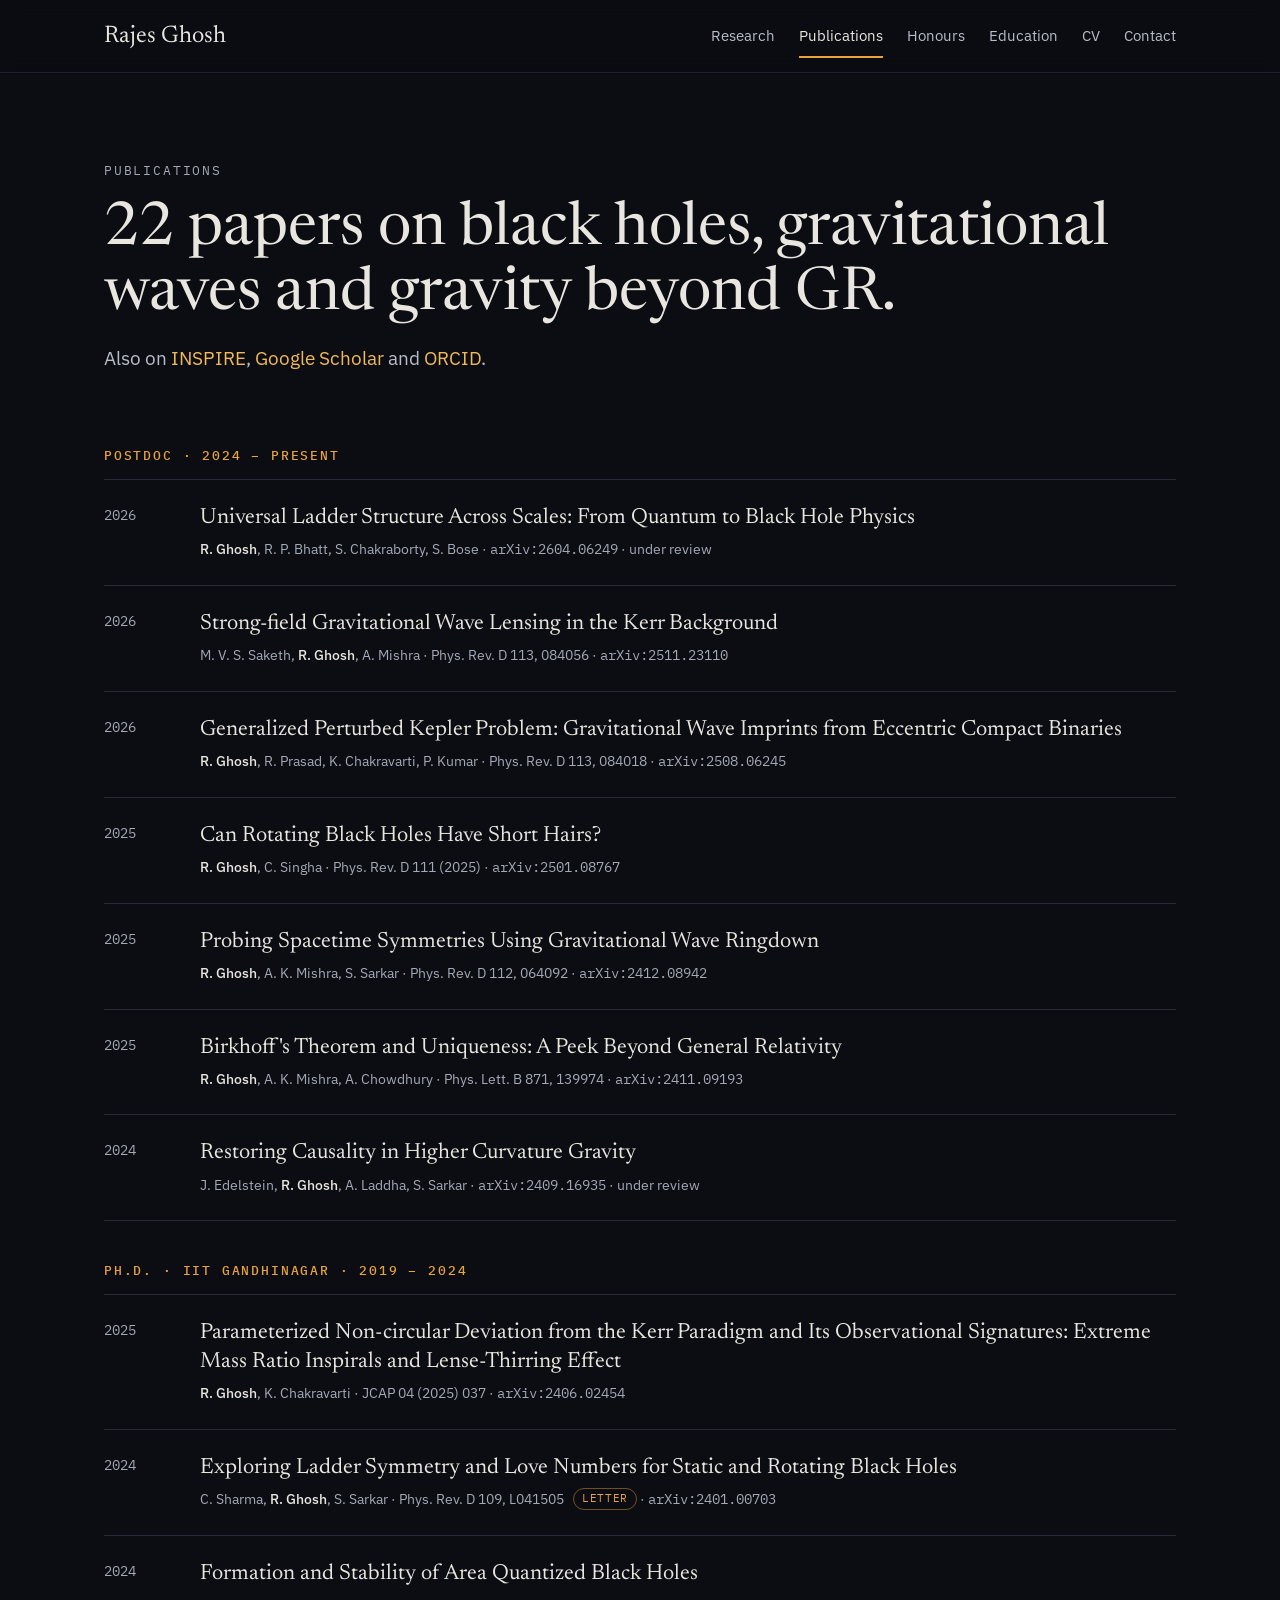
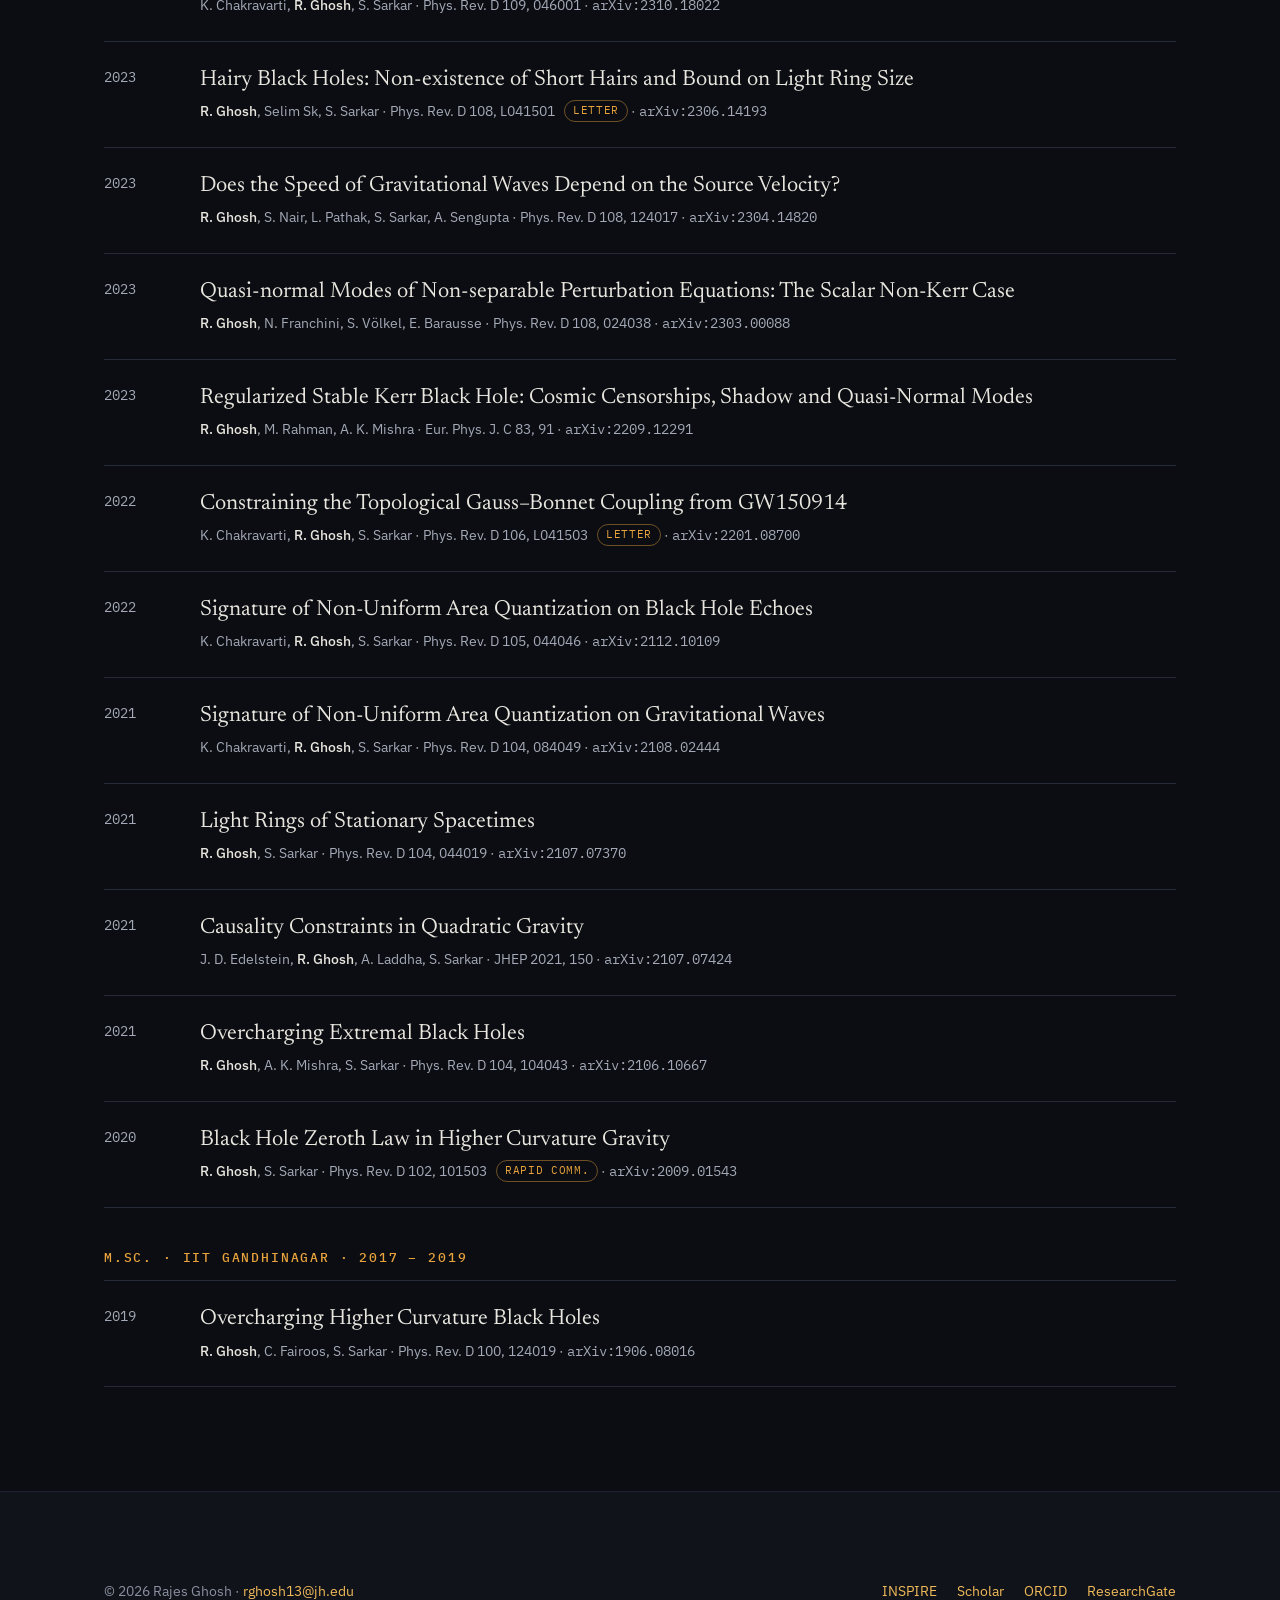
==== publications.html @ 56702343 "Add files via upload" ====
<!doctype html>
<html lang="en">
<head>
<meta charset="utf-8">
<meta name="viewport" content="width=device-width, initial-scale=1">
<title>Publications — Rajes Ghosh</title>
<meta name="description" content="Full publication list of Rajes Ghosh: black holes, gravitational waves and tests of general relativity.">
<link rel="icon" href="data:image/svg+xml,%3Csvg xmlns='http://www.w3.org/2000/svg' viewBox='0 0 32 32'%3E%3Ccircle cx='16' cy='16' r='12' fill='%2305060A' stroke='%23E8A33D' stroke-width='3'/%3E%3C/svg%3E">
<link rel="preconnect" href="https://fonts.googleapis.com">
<link rel="preconnect" href="https://fonts.gstatic.com" crossorigin>
<link rel="stylesheet" href="https://fonts.googleapis.com/css2?family=Newsreader:ital,opsz,wght@0,6..72,400;0,6..72,500;1,6..72,400&family=IBM+Plex+Sans:wght@400;500;600&family=IBM+Plex+Mono:wght@400;500&display=swap">
<link rel="stylesheet" href="style.css">
</head>
<body>

<header class="site-header">
  <nav class="wrap nav" aria-label="Main">
    <a class="brand" href="index.html">Rajes Ghosh</a>
    <div class="nav-links">
      <a href="index.html#research">Research</a>
      <a href="publications.html" aria-current="page">Publications</a>
      <a href="index.html#honours">Honours</a>
      <a href="index.html#education">Education</a>
      <a href="cv.pdf">CV</a>
      <a href="index.html#contact">Contact</a>
    </div>
  </nav>
</header>

<main>
  <section class="wrap page-hero">
    <div class="kicker">Publications</div>
    <h1>22 papers on black holes, gravitational waves and gravity beyond GR.</h1>
    <p class="lede">Also on <a href="https://inspirehep.net/authors/1886907?ui-citation-summary=true">INSPIRE</a>, <a href="https://scholar.google.com/citations?user=JPwaQTwAAAAJ&amp;hl=en">Google Scholar</a> and <a href="https://orcid.org/0000-0002-1264-938X">ORCID</a>.</p>
  </section>

  <section class="wrap section" style="padding-top:56px">
    <div class="period">
      <h3>Postdoc · 2024 – present</h3>
      <ol class="pubs">
        <li class="pub"><span class="yr">2026</span><div><a class="title" href="https://arxiv.org/abs/2604.06249">Universal Ladder Structure Across Scales: From Quantum to Black Hole Physics</a><span class="meta"><b>R. Ghosh</b>, R. P. Bhatt, S. Chakraborty, S. Bose · <span class="mono">arXiv:2604.06249</span> · under review</span></div></li>
        <li class="pub"><span class="yr">2026</span><div><a class="title" href="https://arxiv.org/abs/2511.23110">Strong-field Gravitational Wave Lensing in the Kerr Background</a><span class="meta">M. V. S. Saketh, <b>R. Ghosh</b>, A. Mishra · Phys. Rev. D 113, 084056 · <span class="mono">arXiv:2511.23110</span></span></div></li>
        <li class="pub"><span class="yr">2026</span><div><a class="title" href="https://arxiv.org/abs/2508.06245">Generalized Perturbed Kepler Problem: Gravitational Wave Imprints from Eccentric Compact Binaries</a><span class="meta"><b>R. Ghosh</b>, R. Prasad, K. Chakravarti, P. Kumar · Phys. Rev. D 113, 084018 · <span class="mono">arXiv:2508.06245</span></span></div></li>
        <li class="pub"><span class="yr">2025</span><div><a class="title" href="https://arxiv.org/abs/2501.08767">Can Rotating Black Holes Have Short Hairs?</a><span class="meta"><b>R. Ghosh</b>, C. Singha · Phys. Rev. D 111 (2025) · <span class="mono">arXiv:2501.08767</span></span></div></li>
        <li class="pub"><span class="yr">2025</span><div><a class="title" href="https://arxiv.org/abs/2412.08942">Probing Spacetime Symmetries Using Gravitational Wave Ringdown</a><span class="meta"><b>R. Ghosh</b>, A. K. Mishra, S. Sarkar · Phys. Rev. D 112, 064092 · <span class="mono">arXiv:2412.08942</span></span></div></li>
        <li class="pub"><span class="yr">2025</span><div><a class="title" href="https://arxiv.org/abs/2411.09193">Birkhoff's Theorem and Uniqueness: A Peek Beyond General Relativity</a><span class="meta"><b>R. Ghosh</b>, A. K. Mishra, A. Chowdhury · Phys. Lett. B 871, 139974 · <span class="mono">arXiv:2411.09193</span></span></div></li>
        <li class="pub"><span class="yr">2024</span><div><a class="title" href="https://arxiv.org/abs/2409.16935">Restoring Causality in Higher Curvature Gravity</a><span class="meta">J. Edelstein, <b>R. Ghosh</b>, A. Laddha, S. Sarkar · <span class="mono">arXiv:2409.16935</span> · under review</span></div></li>
      </ol>
    </div>

    <div class="period">
      <h3>Ph.D. · IIT Gandhinagar · 2019 – 2024</h3>
      <ol class="pubs">
        <li class="pub"><span class="yr">2025</span><div><a class="title" href="https://arxiv.org/abs/2406.02454">Parameterized Non-circular Deviation from the Kerr Paradigm and Its Observational Signatures: Extreme Mass Ratio Inspirals and Lense-Thirring Effect</a><span class="meta"><b>R. Ghosh</b>, K. Chakravarti · JCAP 04 (2025) 037 · <span class="mono">arXiv:2406.02454</span></span></div></li>
        <li class="pub"><span class="yr">2024</span><div><a class="title" href="https://arxiv.org/abs/2401.00703">Exploring Ladder Symmetry and Love Numbers for Static and Rotating Black Holes</a><span class="meta">C. Sharma, <b>R. Ghosh</b>, S. Sarkar · Phys. Rev. D 109, L041505 <span class="tag">Letter</span> · <span class="mono">arXiv:2401.00703</span></span></div></li>
        <li class="pub"><span class="yr">2024</span><div><a class="title" href="https://arxiv.org/abs/2310.18022">Formation and Stability of Area Quantized Black Holes</a><span class="meta">K. Chakravarti, <b>R. Ghosh</b>, S. Sarkar · Phys. Rev. D 109, 046001 · <span class="mono">arXiv:2310.18022</span></span></div></li>
        <li class="pub"><span class="yr">2023</span><div><a class="title" href="https://arxiv.org/abs/2306.14193">Hairy Black Holes: Non-existence of Short Hairs and Bound on Light Ring Size</a><span class="meta"><b>R. Ghosh</b>, Selim Sk, S. Sarkar · Phys. Rev. D 108, L041501 <span class="tag">Letter</span> · <span class="mono">arXiv:2306.14193</span></span></div></li>
        <li class="pub"><span class="yr">2023</span><div><a class="title" href="https://arxiv.org/abs/2304.14820">Does the Speed of Gravitational Waves Depend on the Source Velocity?</a><span class="meta"><b>R. Ghosh</b>, S. Nair, L. Pathak, S. Sarkar, A. Sengupta · Phys. Rev. D 108, 124017 · <span class="mono">arXiv:2304.14820</span></span></div></li>
        <li class="pub"><span class="yr">2023</span><div><a class="title" href="https://arxiv.org/abs/2303.00088">Quasi-normal Modes of Non-separable Perturbation Equations: The Scalar Non-Kerr Case</a><span class="meta"><b>R. Ghosh</b>, N. Franchini, S. Völkel, E. Barausse · Phys. Rev. D 108, 024038 · <span class="mono">arXiv:2303.00088</span></span></div></li>
        <li class="pub"><span class="yr">2023</span><div><a class="title" href="https://arxiv.org/abs/2209.12291">Regularized Stable Kerr Black Hole: Cosmic Censorships, Shadow and Quasi-Normal Modes</a><span class="meta"><b>R. Ghosh</b>, M. Rahman, A. K. Mishra · Eur. Phys. J. C 83, 91 · <span class="mono">arXiv:2209.12291</span></span></div></li>
        <li class="pub"><span class="yr">2022</span><div><a class="title" href="https://arxiv.org/abs/2201.08700">Constraining the Topological Gauss–Bonnet Coupling from GW150914</a><span class="meta">K. Chakravarti, <b>R. Ghosh</b>, S. Sarkar · Phys. Rev. D 106, L041503 <span class="tag">Letter</span> · <span class="mono">arXiv:2201.08700</span></span></div></li>
        <li class="pub"><span class="yr">2022</span><div><a class="title" href="https://arxiv.org/abs/2112.10109">Signature of Non-Uniform Area Quantization on Black Hole Echoes</a><span class="meta">K. Chakravarti, <b>R. Ghosh</b>, S. Sarkar · Phys. Rev. D 105, 044046 · <span class="mono">arXiv:2112.10109</span></span></div></li>
        <li class="pub"><span class="yr">2021</span><div><a class="title" href="https://arxiv.org/abs/2108.02444">Signature of Non-Uniform Area Quantization on Gravitational Waves</a><span class="meta">K. Chakravarti, <b>R. Ghosh</b>, S. Sarkar · Phys. Rev. D 104, 084049 · <span class="mono">arXiv:2108.02444</span></span></div></li>
        <li class="pub"><span class="yr">2021</span><div><a class="title" href="https://arxiv.org/abs/2107.07370">Light Rings of Stationary Spacetimes</a><span class="meta"><b>R. Ghosh</b>, S. Sarkar · Phys. Rev. D 104, 044019 · <span class="mono">arXiv:2107.07370</span></span></div></li>
        <li class="pub"><span class="yr">2021</span><div><a class="title" href="https://arxiv.org/abs/2107.07424">Causality Constraints in Quadratic Gravity</a><span class="meta">J. D. Edelstein, <b>R. Ghosh</b>, A. Laddha, S. Sarkar · JHEP 2021, 150 · <span class="mono">arXiv:2107.07424</span></span></div></li>
        <li class="pub"><span class="yr">2021</span><div><a class="title" href="https://arxiv.org/abs/2106.10667">Overcharging Extremal Black Holes</a><span class="meta"><b>R. Ghosh</b>, A. K. Mishra, S. Sarkar · Phys. Rev. D 104, 104043 · <span class="mono">arXiv:2106.10667</span></span></div></li>
        <li class="pub"><span class="yr">2020</span><div><a class="title" href="https://arxiv.org/abs/2009.01543">Black Hole Zeroth Law in Higher Curvature Gravity</a><span class="meta"><b>R. Ghosh</b>, S. Sarkar · Phys. Rev. D 102, 101503 <span class="tag">Rapid Comm.</span> · <span class="mono">arXiv:2009.01543</span></span></div></li>
      </ol>
    </div>

    <div class="period">
      <h3>M.Sc. · IIT Gandhinagar · 2017 – 2019</h3>
      <ol class="pubs">
        <li class="pub"><span class="yr">2019</span><div><a class="title" href="https://arxiv.org/abs/1906.08016">Overcharging Higher Curvature Black Holes</a><span class="meta"><b>R. Ghosh</b>, C. Fairoos, S. Sarkar · Phys. Rev. D 100, 124019 · <span class="mono">arXiv:1906.08016</span></span></div></li>
      </ol>
    </div>
  </section>
</main>

<footer id="contact" class="band">
  <div class="wrap footer-inner">
    <div class="footer-bottom" style="border-top:0;padding-top:0">
      <span>© 2026 Rajes Ghosh · <a href="mailto:rghosh13@jh.edu">rghosh13@jh.edu</a></span>
      <div><a href="https://inspirehep.net/authors/1886907?ui-citation-summary=true">INSPIRE</a><a href="https://scholar.google.com/citations?user=JPwaQTwAAAAJ&amp;hl=en">Scholar</a><a href="https://orcid.org/0000-0002-1264-938X">ORCID</a><a href="https://www.researchgate.net/profile/Rajes-Ghosh">ResearchGate</a></div>
    </div>
  </div>
</footer>

</body>
</html>
---- style.css ----
:root{
  --bg:#0B0D12; --bg2:#10131A; --line:#1E2230; --line2:#262B3A;
  --text:#E9E6DF; --soft:#C9CDD6; --muted:#A3A9B6; --dim:#8A90A0;
  --accent:#E8A33D; --accent-hi:#FFD58F;
  --serif:'Newsreader',Georgia,serif; --sans:'IBM Plex Sans',system-ui,sans-serif; --mono:'IBM Plex Mono',ui-monospace,monospace;
}
*{box-sizing:border-box}
html{scroll-behavior:smooth}
body{margin:0;background:var(--bg);color:var(--text);font-family:var(--sans);font-size:17px;line-height:1.6;-webkit-font-smoothing:antialiased}
a{color:#F0B95A;text-decoration:none}
a:hover{color:var(--accent-hi);text-decoration:underline}
img{max-width:100%;display:block}
.wrap{max-width:1120px;margin:0 auto;padding:0 24px}
.mono{font-family:var(--mono)}
.kicker{font-family:var(--mono);font-size:13px;letter-spacing:.14em;text-transform:uppercase;color:var(--muted)}
.kicker.accent{color:var(--accent)}
h1,h2{font-family:var(--serif);font-weight:400;margin:0}
h2{font-size:42px;line-height:1.12}
.band{background:var(--bg2);border-top:1px solid var(--line);border-bottom:1px solid var(--line)}

/* nav */
.site-header{border-bottom:1px solid var(--line);position:sticky;top:0;background:rgba(11,13,18,.92);backdrop-filter:blur(8px);z-index:10}
.nav{display:flex;flex-wrap:wrap;align-items:center;justify-content:space-between;gap:8px 32px;padding-top:14px;padding-bottom:14px}
.brand{font-family:var(--serif);font-size:24px;color:var(--text)}
.brand:hover{color:var(--text);text-decoration:none}
.nav-links{display:flex;flex-wrap:wrap;gap:0 24px;font-size:15px}
.nav-links a{color:#B8BDC9;padding:10px 0;display:inline-block}
.nav-links a:hover,.nav-links a[aria-current=page]{color:var(--text);text-decoration:none}
.nav-links a[aria-current=page]{box-shadow:inset 0 -2px 0 var(--accent)}

/* hero */
.hero{display:flex;flex-wrap:wrap;align-items:center;gap:56px;padding-top:96px;padding-bottom:80px}
.hero-text{flex:999 1 520px;min-width:0;display:flex;flex-direction:column;gap:24px}
.hero h1{font-size:clamp(42px,6vw,76px);line-height:1.04;letter-spacing:-.01em}
.lede{margin:0;font-size:19px;color:#B8BDC9;max-width:600px}
.btns{display:flex;flex-wrap:wrap;gap:12px;padding-top:8px}
.btn{padding:12px 22px;border-radius:999px;font-size:15px;font-weight:500;border:1px solid #3A4052;color:var(--text)}
.btn:hover{text-decoration:none;border-color:var(--accent);color:var(--text)}
.btn.primary{background:var(--accent);border-color:var(--accent);color:#14110B;font-weight:600}
.btn.primary:hover{background:var(--accent-hi);color:#14110B}
.profiles{display:flex;flex-wrap:wrap;gap:8px 20px;font-family:var(--mono);font-size:14px}
.hero-art{flex:1 1 300px;display:flex;justify-content:center}
.ring{position:relative;width:340px;max-width:100%;aspect-ratio:1}
.ring svg{position:absolute;inset:0;width:100%;height:100%}
.portrait{position:absolute;left:20.6%;top:20.6%;width:58.8%;height:58.8%;border-radius:50%;overflow:hidden;background:#161A24;display:flex;align-items:center;justify-content:center;font-family:var(--serif);font-size:48px;color:var(--text)}
.portrait img{position:absolute;inset:0;width:100%;height:100%;object-fit:cover}

/* stats */
.stats{display:grid;grid-template-columns:repeat(auto-fit,minmax(200px,1fr));gap:24px;padding-top:36px;padding-bottom:36px}
.stat b{display:block;font-family:var(--serif);font-weight:400;font-size:44px;line-height:1.1;color:var(--accent)}
.stat span{font-size:14px;color:var(--muted)}

/* research */
.split{display:flex;flex-wrap:wrap;gap:48px 72px;padding-top:104px;padding-bottom:40px}
.split-head{flex:1 1 280px;display:flex;flex-direction:column;gap:16px}
.split-body{flex:999 1 520px;min-width:0;display:flex;flex-direction:column;gap:20px;color:var(--soft)}
.split-body p{margin:0}
.interests{display:grid;grid-template-columns:repeat(auto-fit,minmax(240px,1fr));gap:1px;background:var(--line);border:1px solid var(--line);border-radius:16px;overflow:hidden;margin:24px 0 104px}
.interest{background:var(--bg);padding:28px;display:flex;flex-direction:column;gap:8px}
.interest .mono{font-size:12px;color:var(--accent)}
.interest h3{margin:0;font-size:18px;font-weight:600}
.interest p{margin:0;font-size:15px;color:var(--muted)}

/* publications */
.section{padding-top:104px;padding-bottom:104px;display:flex;flex-direction:column;gap:40px}
.section-head{display:flex;flex-wrap:wrap;align-items:flex-end;justify-content:space-between;gap:16px}
.section-head>div{display:flex;flex-direction:column;gap:16px}
.pubs{list-style:none;margin:0;padding:0;border-top:1px solid var(--line2)}
.pub{padding:24px 0;border-bottom:1px solid var(--line2);display:flex;flex-wrap:wrap;gap:8px 32px}
.pub .yr{flex:0 0 64px;font-family:var(--mono);font-size:14px;color:var(--muted)}
.pub>div{flex:999 1 480px;min-width:0;display:flex;flex-direction:column;gap:6px}
.pub .title{font-family:var(--serif);font-size:22px;line-height:1.3;color:var(--text)}
.pub .title:hover{color:var(--accent-hi)}
.pub .meta{font-size:14px;color:var(--muted)}
.pub .meta b{color:var(--text);font-weight:500}
.tag{display:inline-block;font-family:var(--mono);font-size:11px;letter-spacing:.06em;text-transform:uppercase;color:var(--accent);border:1px solid rgba(232,163,61,.45);border-radius:999px;padding:1px 8px;margin-left:6px;vertical-align:2px}
.letters{display:grid;grid-template-columns:repeat(auto-fit,minmax(240px,1fr));gap:16px}
.letter{background:var(--bg);border:1px solid var(--line2);border-radius:12px;padding:22px;display:flex;flex-direction:column;gap:8px;color:var(--text)}
.letter:hover{border-color:var(--accent);text-decoration:none;color:var(--text)}
.letter .mono{font-size:12px;color:var(--muted)}
.letter span:last-child{font-family:var(--serif);font-size:19px;line-height:1.3}
.period{display:flex;flex-direction:column;gap:12px}
.period h3{margin:0;font-family:var(--mono);font-weight:500;font-size:13px;letter-spacing:.14em;text-transform:uppercase;color:var(--accent)}

/* honours/education */
.two{display:grid;grid-template-columns:repeat(auto-fit,minmax(320px,1fr));gap:72px;padding-top:104px;padding-bottom:104px}
.two>div{display:flex;flex-direction:column;gap:28px}
.honours{list-style:none;margin:0;padding:0;display:flex;flex-direction:column;gap:22px}
.honours li{display:flex;gap:20px}
.honours .mono{flex:0 0 88px;font-size:14px;color:var(--accent)}
.honours b{font-weight:600}
.honours small{display:block;color:var(--muted);font-size:15px}
.timeline{list-style:none;margin:0;padding:0 0 0 20px;border-left:1px solid #2E3445;display:flex;flex-direction:column;gap:22px}
.timeline li{display:flex;flex-direction:column;gap:2px}
.timeline .mono{font-size:13px;color:var(--accent)}
.timeline b{font-weight:600}
.timeline small{color:var(--muted);font-size:15px}

/* footer */
.footer-inner{padding-top:88px;padding-bottom:48px;display:flex;flex-direction:column;gap:48px}
.footer-top{display:flex;flex-wrap:wrap;justify-content:space-between;align-items:flex-end;gap:32px}
.footer-top h2{font-size:clamp(36px,4vw,52px);line-height:1.1}
.footer-top p{margin:16px 0 0;color:var(--muted);max-width:620px}
.contact{display:flex;flex-direction:column;gap:6px;font-family:var(--mono);font-size:15px}
.contact span{color:var(--muted)}
.footer-bottom{border-top:1px solid var(--line2);padding-top:24px;display:flex;flex-wrap:wrap;justify-content:space-between;gap:12px;font-size:14px;color:var(--dim)}
.footer-bottom div{display:flex;flex-wrap:wrap;gap:20px}

.page-hero{padding-top:88px;padding-bottom:16px;display:flex;flex-direction:column;gap:16px}
.page-hero h1{font-size:clamp(40px,5vw,60px);line-height:1.08}
@media (max-width:600px){h2{font-size:34px}.hero{padding-top:56px}.split,.section,.two{padding-top:72px}}
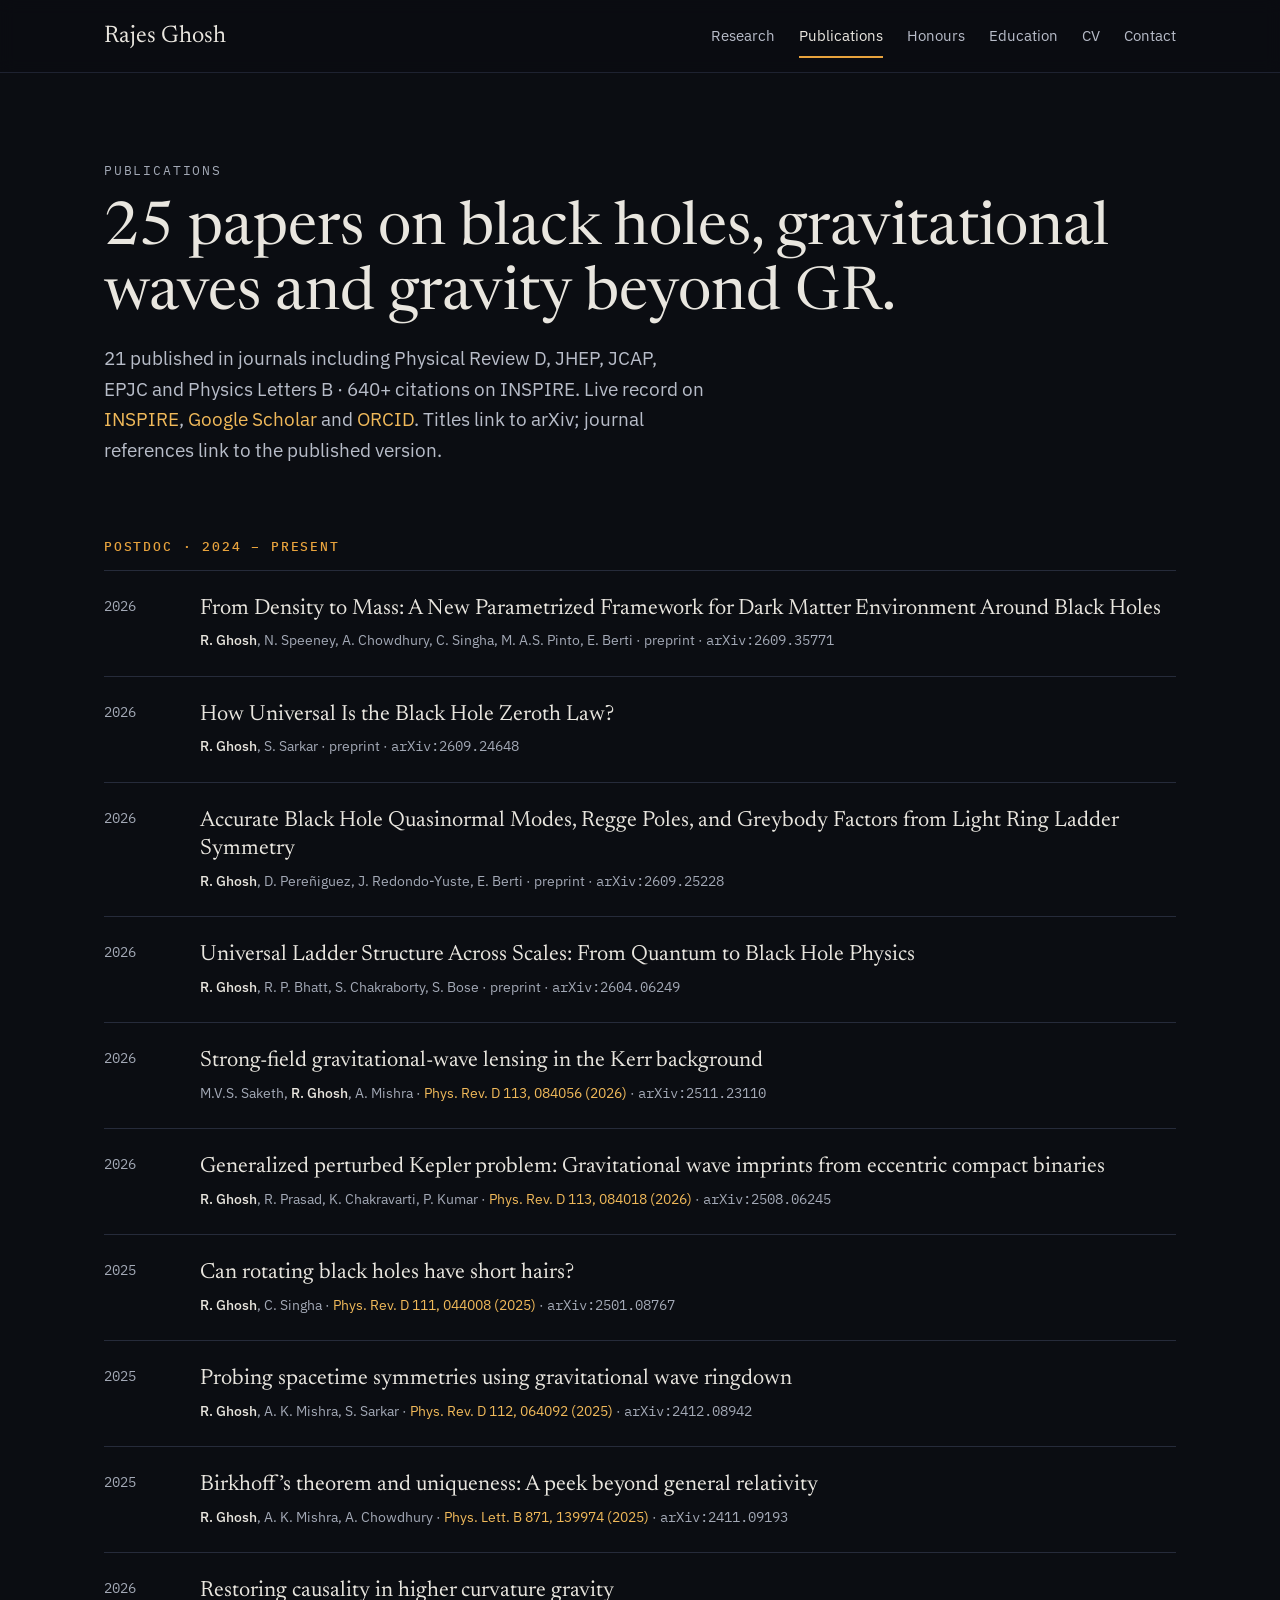
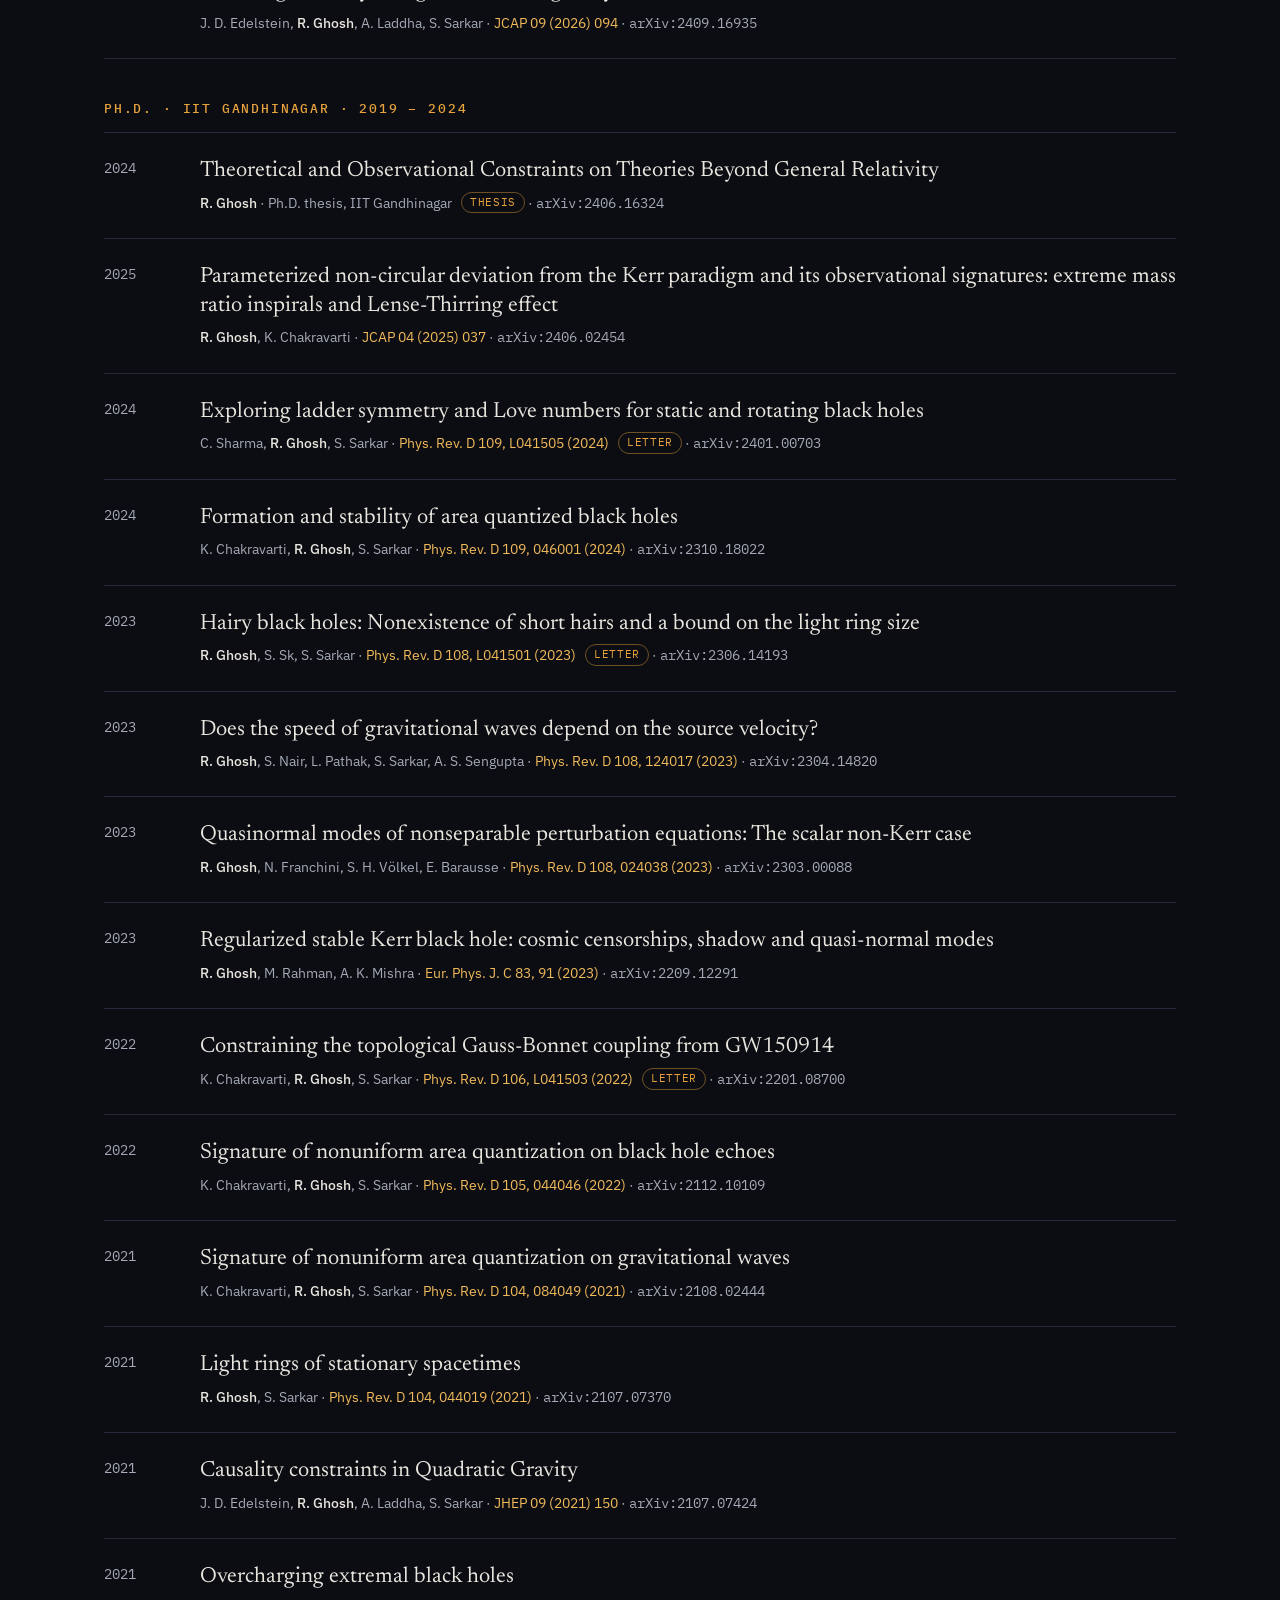
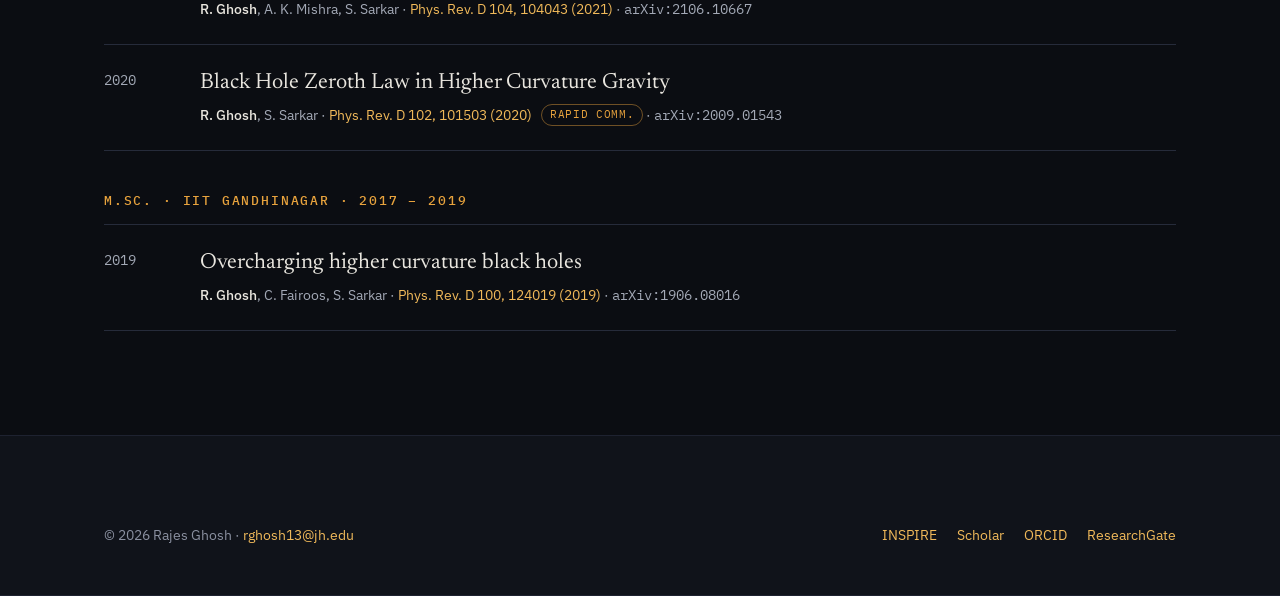
==== commit da19349a: "Add files via upload" ====
--- a/publications.html
+++ b/publications.html
@@ -30,48 +30,52 @@
 <main>
   <section class="wrap page-hero">
     <div class="kicker">Publications</div>
-    <h1>22 papers on black holes, gravitational waves and gravity beyond GR.</h1>
-    <p class="lede">Also on <a href="https://inspirehep.net/authors/1886907?ui-citation-summary=true">INSPIRE</a>, <a href="https://scholar.google.com/citations?user=JPwaQTwAAAAJ&amp;hl=en">Google Scholar</a> and <a href="https://orcid.org/0000-0002-1264-938X">ORCID</a>.</p>
+    <h1>25 papers on black holes, gravitational waves and gravity beyond GR.</h1>
+    <p class="lede">21 published in journals including Physical Review D, JHEP, JCAP, EPJC and Physics Letters B · 640+ citations on INSPIRE. Live record on <a href="https://inspirehep.net/authors/1886907?ui-citation-summary=true">INSPIRE</a>, <a href="https://scholar.google.com/citations?user=JPwaQTwAAAAJ&amp;hl=en">Google Scholar</a> and <a href="https://orcid.org/0000-0002-1264-938X">ORCID</a>. Titles link to arXiv; journal references link to the published version.</p>
   </section>
 
   <section class="wrap section" style="padding-top:56px">
     <div class="period">
       <h3>Postdoc · 2024 – present</h3>
       <ol class="pubs">
-        <li class="pub"><span class="yr">2026</span><div><a class="title" href="https://arxiv.org/abs/2604.06249">Universal Ladder Structure Across Scales: From Quantum to Black Hole Physics</a><span class="meta"><b>R. Ghosh</b>, R. P. Bhatt, S. Chakraborty, S. Bose · <span class="mono">arXiv:2604.06249</span> · under review</span></div></li>
-        <li class="pub"><span class="yr">2026</span><div><a class="title" href="https://arxiv.org/abs/2511.23110">Strong-field Gravitational Wave Lensing in the Kerr Background</a><span class="meta">M. V. S. Saketh, <b>R. Ghosh</b>, A. Mishra · Phys. Rev. D 113, 084056 · <span class="mono">arXiv:2511.23110</span></span></div></li>
-        <li class="pub"><span class="yr">2026</span><div><a class="title" href="https://arxiv.org/abs/2508.06245">Generalized Perturbed Kepler Problem: Gravitational Wave Imprints from Eccentric Compact Binaries</a><span class="meta"><b>R. Ghosh</b>, R. Prasad, K. Chakravarti, P. Kumar · Phys. Rev. D 113, 084018 · <span class="mono">arXiv:2508.06245</span></span></div></li>
-        <li class="pub"><span class="yr">2025</span><div><a class="title" href="https://arxiv.org/abs/2501.08767">Can Rotating Black Holes Have Short Hairs?</a><span class="meta"><b>R. Ghosh</b>, C. Singha · Phys. Rev. D 111 (2025) · <span class="mono">arXiv:2501.08767</span></span></div></li>
-        <li class="pub"><span class="yr">2025</span><div><a class="title" href="https://arxiv.org/abs/2412.08942">Probing Spacetime Symmetries Using Gravitational Wave Ringdown</a><span class="meta"><b>R. Ghosh</b>, A. K. Mishra, S. Sarkar · Phys. Rev. D 112, 064092 · <span class="mono">arXiv:2412.08942</span></span></div></li>
-        <li class="pub"><span class="yr">2025</span><div><a class="title" href="https://arxiv.org/abs/2411.09193">Birkhoff's Theorem and Uniqueness: A Peek Beyond General Relativity</a><span class="meta"><b>R. Ghosh</b>, A. K. Mishra, A. Chowdhury · Phys. Lett. B 871, 139974 · <span class="mono">arXiv:2411.09193</span></span></div></li>
-        <li class="pub"><span class="yr">2024</span><div><a class="title" href="https://arxiv.org/abs/2409.16935">Restoring Causality in Higher Curvature Gravity</a><span class="meta">J. Edelstein, <b>R. Ghosh</b>, A. Laddha, S. Sarkar · <span class="mono">arXiv:2409.16935</span> · under review</span></div></li>
+        <li class="pub"><span class="yr">2026</span><div><a class="title" href="https://arxiv.org/abs/2609.35771">From Density to Mass: A New Parametrized Framework for Dark Matter Environment Around Black Holes</a><span class="meta"><b>R. Ghosh</b>, N. Speeney, A. Chowdhury, C. Singha, M. A.S. Pinto, E. Berti · preprint · <span class="mono">arXiv:2609.35771</span></span></div></li>
+        <li class="pub"><span class="yr">2026</span><div><a class="title" href="https://arxiv.org/abs/2609.24648">How Universal Is the Black Hole Zeroth Law?</a><span class="meta"><b>R. Ghosh</b>, S. Sarkar · preprint · <span class="mono">arXiv:2609.24648</span></span></div></li>
+        <li class="pub"><span class="yr">2026</span><div><a class="title" href="https://arxiv.org/abs/2609.25228">Accurate Black Hole Quasinormal Modes, Regge Poles, and Greybody Factors from Light Ring Ladder Symmetry</a><span class="meta"><b>R. Ghosh</b>, D. Pereñiguez, J. Redondo-Yuste, E. Berti · preprint · <span class="mono">arXiv:2609.25228</span></span></div></li>
+        <li class="pub"><span class="yr">2026</span><div><a class="title" href="https://arxiv.org/abs/2604.06249">Universal Ladder Structure Across Scales: From Quantum to Black Hole Physics</a><span class="meta"><b>R. Ghosh</b>, R. P. Bhatt, S. Chakraborty, S. Bose · preprint · <span class="mono">arXiv:2604.06249</span></span></div></li>
+        <li class="pub"><span class="yr">2026</span><div><a class="title" href="https://arxiv.org/abs/2511.23110">Strong-field gravitational-wave lensing in the Kerr background</a><span class="meta">M.V.S. Saketh, <b>R. Ghosh</b>, A. Mishra · <a href="https://doi.org/10.1103/9bxg-sqn5">Phys. Rev. D 113, 084056 (2026)</a> · <span class="mono">arXiv:2511.23110</span></span></div></li>
+        <li class="pub"><span class="yr">2026</span><div><a class="title" href="https://arxiv.org/abs/2508.06245">Generalized perturbed Kepler problem: Gravitational wave imprints from eccentric compact binaries</a><span class="meta"><b>R. Ghosh</b>, R. Prasad, K. Chakravarti, P. Kumar · <a href="https://doi.org/10.1103/7mqv-rhc6">Phys. Rev. D 113, 084018 (2026)</a> · <span class="mono">arXiv:2508.06245</span></span></div></li>
+        <li class="pub"><span class="yr">2025</span><div><a class="title" href="https://arxiv.org/abs/2501.08767">Can rotating black holes have short hairs?</a><span class="meta"><b>R. Ghosh</b>, C. Singha · <a href="https://doi.org/10.1103/PhysRevD.111.044008">Phys. Rev. D 111, 044008 (2025)</a> · <span class="mono">arXiv:2501.08767</span></span></div></li>
+        <li class="pub"><span class="yr">2025</span><div><a class="title" href="https://arxiv.org/abs/2412.08942">Probing spacetime symmetries using gravitational wave ringdown</a><span class="meta"><b>R. Ghosh</b>, A. K. Mishra, S. Sarkar · <a href="https://doi.org/10.1103/myn2-ttrt">Phys. Rev. D 112, 064092 (2025)</a> · <span class="mono">arXiv:2412.08942</span></span></div></li>
+        <li class="pub"><span class="yr">2025</span><div><a class="title" href="https://arxiv.org/abs/2411.09193">Birkhoff’s theorem and uniqueness: A peek beyond general relativity</a><span class="meta"><b>R. Ghosh</b>, A. K. Mishra, A. Chowdhury · <a href="https://doi.org/10.1016/j.physletb.2025.139974">Phys. Lett. B 871, 139974 (2025)</a> · <span class="mono">arXiv:2411.09193</span></span></div></li>
+        <li class="pub"><span class="yr">2026</span><div><a class="title" href="https://arxiv.org/abs/2409.16935">Restoring causality in higher curvature gravity</a><span class="meta">J. D. Edelstein, <b>R. Ghosh</b>, A. Laddha, S. Sarkar · <a href="https://doi.org/10.1088/1475-7516/2026/09/094">JCAP 09 (2026) 094</a> · <span class="mono">arXiv:2409.16935</span></span></div></li>
       </ol>
     </div>
 
     <div class="period">
       <h3>Ph.D. · IIT Gandhinagar · 2019 – 2024</h3>
       <ol class="pubs">
-        <li class="pub"><span class="yr">2025</span><div><a class="title" href="https://arxiv.org/abs/2406.02454">Parameterized Non-circular Deviation from the Kerr Paradigm and Its Observational Signatures: Extreme Mass Ratio Inspirals and Lense-Thirring Effect</a><span class="meta"><b>R. Ghosh</b>, K. Chakravarti · JCAP 04 (2025) 037 · <span class="mono">arXiv:2406.02454</span></span></div></li>
-        <li class="pub"><span class="yr">2024</span><div><a class="title" href="https://arxiv.org/abs/2401.00703">Exploring Ladder Symmetry and Love Numbers for Static and Rotating Black Holes</a><span class="meta">C. Sharma, <b>R. Ghosh</b>, S. Sarkar · Phys. Rev. D 109, L041505 <span class="tag">Letter</span> · <span class="mono">arXiv:2401.00703</span></span></div></li>
-        <li class="pub"><span class="yr">2024</span><div><a class="title" href="https://arxiv.org/abs/2310.18022">Formation and Stability of Area Quantized Black Holes</a><span class="meta">K. Chakravarti, <b>R. Ghosh</b>, S. Sarkar · Phys. Rev. D 109, 046001 · <span class="mono">arXiv:2310.18022</span></span></div></li>
-        <li class="pub"><span class="yr">2023</span><div><a class="title" href="https://arxiv.org/abs/2306.14193">Hairy Black Holes: Non-existence of Short Hairs and Bound on Light Ring Size</a><span class="meta"><b>R. Ghosh</b>, Selim Sk, S. Sarkar · Phys. Rev. D 108, L041501 <span class="tag">Letter</span> · <span class="mono">arXiv:2306.14193</span></span></div></li>
-        <li class="pub"><span class="yr">2023</span><div><a class="title" href="https://arxiv.org/abs/2304.14820">Does the Speed of Gravitational Waves Depend on the Source Velocity?</a><span class="meta"><b>R. Ghosh</b>, S. Nair, L. Pathak, S. Sarkar, A. Sengupta · Phys. Rev. D 108, 124017 · <span class="mono">arXiv:2304.14820</span></span></div></li>
-        <li class="pub"><span class="yr">2023</span><div><a class="title" href="https://arxiv.org/abs/2303.00088">Quasi-normal Modes of Non-separable Perturbation Equations: The Scalar Non-Kerr Case</a><span class="meta"><b>R. Ghosh</b>, N. Franchini, S. Völkel, E. Barausse · Phys. Rev. D 108, 024038 · <span class="mono">arXiv:2303.00088</span></span></div></li>
-        <li class="pub"><span class="yr">2023</span><div><a class="title" href="https://arxiv.org/abs/2209.12291">Regularized Stable Kerr Black Hole: Cosmic Censorships, Shadow and Quasi-Normal Modes</a><span class="meta"><b>R. Ghosh</b>, M. Rahman, A. K. Mishra · Eur. Phys. J. C 83, 91 · <span class="mono">arXiv:2209.12291</span></span></div></li>
-        <li class="pub"><span class="yr">2022</span><div><a class="title" href="https://arxiv.org/abs/2201.08700">Constraining the Topological Gauss–Bonnet Coupling from GW150914</a><span class="meta">K. Chakravarti, <b>R. Ghosh</b>, S. Sarkar · Phys. Rev. D 106, L041503 <span class="tag">Letter</span> · <span class="mono">arXiv:2201.08700</span></span></div></li>
-        <li class="pub"><span class="yr">2022</span><div><a class="title" href="https://arxiv.org/abs/2112.10109">Signature of Non-Uniform Area Quantization on Black Hole Echoes</a><span class="meta">K. Chakravarti, <b>R. Ghosh</b>, S. Sarkar · Phys. Rev. D 105, 044046 · <span class="mono">arXiv:2112.10109</span></span></div></li>
-        <li class="pub"><span class="yr">2021</span><div><a class="title" href="https://arxiv.org/abs/2108.02444">Signature of Non-Uniform Area Quantization on Gravitational Waves</a><span class="meta">K. Chakravarti, <b>R. Ghosh</b>, S. Sarkar · Phys. Rev. D 104, 084049 · <span class="mono">arXiv:2108.02444</span></span></div></li>
-        <li class="pub"><span class="yr">2021</span><div><a class="title" href="https://arxiv.org/abs/2107.07370">Light Rings of Stationary Spacetimes</a><span class="meta"><b>R. Ghosh</b>, S. Sarkar · Phys. Rev. D 104, 044019 · <span class="mono">arXiv:2107.07370</span></span></div></li>
-        <li class="pub"><span class="yr">2021</span><div><a class="title" href="https://arxiv.org/abs/2107.07424">Causality Constraints in Quadratic Gravity</a><span class="meta">J. D. Edelstein, <b>R. Ghosh</b>, A. Laddha, S. Sarkar · JHEP 2021, 150 · <span class="mono">arXiv:2107.07424</span></span></div></li>
-        <li class="pub"><span class="yr">2021</span><div><a class="title" href="https://arxiv.org/abs/2106.10667">Overcharging Extremal Black Holes</a><span class="meta"><b>R. Ghosh</b>, A. K. Mishra, S. Sarkar · Phys. Rev. D 104, 104043 · <span class="mono">arXiv:2106.10667</span></span></div></li>
-        <li class="pub"><span class="yr">2020</span><div><a class="title" href="https://arxiv.org/abs/2009.01543">Black Hole Zeroth Law in Higher Curvature Gravity</a><span class="meta"><b>R. Ghosh</b>, S. Sarkar · Phys. Rev. D 102, 101503 <span class="tag">Rapid Comm.</span> · <span class="mono">arXiv:2009.01543</span></span></div></li>
+        <li class="pub"><span class="yr">2024</span><div><a class="title" href="https://arxiv.org/abs/2406.16324">Theoretical and Observational Constraints on Theories Beyond General Relativity</a><span class="meta"><b>R. Ghosh</b> · Ph.D. thesis, IIT Gandhinagar <span class="tag">Thesis</span> · <span class="mono">arXiv:2406.16324</span></span></div></li>
+        <li class="pub"><span class="yr">2025</span><div><a class="title" href="https://arxiv.org/abs/2406.02454">Parameterized non-circular deviation from the Kerr paradigm and its observational signatures: extreme mass ratio inspirals and Lense-Thirring effect</a><span class="meta"><b>R. Ghosh</b>, K. Chakravarti · <a href="https://doi.org/10.1088/1475-7516/2025/04/037">JCAP 04 (2025) 037</a> · <span class="mono">arXiv:2406.02454</span></span></div></li>
+        <li class="pub"><span class="yr">2024</span><div><a class="title" href="https://arxiv.org/abs/2401.00703">Exploring ladder symmetry and Love numbers for static and rotating black holes</a><span class="meta">C. Sharma, <b>R. Ghosh</b>, S. Sarkar · <a href="https://doi.org/10.1103/PhysRevD.109.L041505">Phys. Rev. D 109, L041505 (2024) <span class="tag">Letter</span></a> · <span class="mono">arXiv:2401.00703</span></span></div></li>
+        <li class="pub"><span class="yr">2024</span><div><a class="title" href="https://arxiv.org/abs/2310.18022">Formation and stability of area quantized black holes</a><span class="meta">K. Chakravarti, <b>R. Ghosh</b>, S. Sarkar · <a href="https://doi.org/10.1103/PhysRevD.109.046001">Phys. Rev. D 109, 046001 (2024)</a> · <span class="mono">arXiv:2310.18022</span></span></div></li>
+        <li class="pub"><span class="yr">2023</span><div><a class="title" href="https://arxiv.org/abs/2306.14193">Hairy black holes: Nonexistence of short hairs and a bound on the light ring size</a><span class="meta"><b>R. Ghosh</b>, S. Sk, S. Sarkar · <a href="https://doi.org/10.1103/PhysRevD.108.L041501">Phys. Rev. D 108, L041501 (2023) <span class="tag">Letter</span></a> · <span class="mono">arXiv:2306.14193</span></span></div></li>
+        <li class="pub"><span class="yr">2023</span><div><a class="title" href="https://arxiv.org/abs/2304.14820">Does the speed of gravitational waves depend on the source velocity?</a><span class="meta"><b>R. Ghosh</b>, S. Nair, L. Pathak, S. Sarkar, A. S. Sengupta · <a href="https://doi.org/10.1103/PhysRevD.108.124017">Phys. Rev. D 108, 124017 (2023)</a> · <span class="mono">arXiv:2304.14820</span></span></div></li>
+        <li class="pub"><span class="yr">2023</span><div><a class="title" href="https://arxiv.org/abs/2303.00088">Quasinormal modes of nonseparable perturbation equations: The scalar non-Kerr case</a><span class="meta"><b>R. Ghosh</b>, N. Franchini, S. H. Völkel, E. Barausse · <a href="https://doi.org/10.1103/PhysRevD.108.024038">Phys. Rev. D 108, 024038 (2023)</a> · <span class="mono">arXiv:2303.00088</span></span></div></li>
+        <li class="pub"><span class="yr">2023</span><div><a class="title" href="https://arxiv.org/abs/2209.12291">Regularized stable Kerr black hole: cosmic censorships, shadow and quasi-normal modes</a><span class="meta"><b>R. Ghosh</b>, M. Rahman, A. K. Mishra · <a href="https://doi.org/10.1140/epjc/s10052-023-11252-0">Eur. Phys. J. C 83, 91 (2023)</a> · <span class="mono">arXiv:2209.12291</span></span></div></li>
+        <li class="pub"><span class="yr">2022</span><div><a class="title" href="https://arxiv.org/abs/2201.08700">Constraining the topological Gauss-Bonnet coupling from GW150914</a><span class="meta">K. Chakravarti, <b>R. Ghosh</b>, S. Sarkar · <a href="https://doi.org/10.1103/PhysRevD.106.L041503">Phys. Rev. D 106, L041503 (2022) <span class="tag">Letter</span></a> · <span class="mono">arXiv:2201.08700</span></span></div></li>
+        <li class="pub"><span class="yr">2022</span><div><a class="title" href="https://arxiv.org/abs/2112.10109">Signature of nonuniform area quantization on black hole echoes</a><span class="meta">K. Chakravarti, <b>R. Ghosh</b>, S. Sarkar · <a href="https://doi.org/10.1103/PhysRevD.105.044046">Phys. Rev. D 105, 044046 (2022)</a> · <span class="mono">arXiv:2112.10109</span></span></div></li>
+        <li class="pub"><span class="yr">2021</span><div><a class="title" href="https://arxiv.org/abs/2108.02444">Signature of nonuniform area quantization on gravitational waves</a><span class="meta">K. Chakravarti, <b>R. Ghosh</b>, S. Sarkar · <a href="https://doi.org/10.1103/PhysRevD.104.084049">Phys. Rev. D 104, 084049 (2021)</a> · <span class="mono">arXiv:2108.02444</span></span></div></li>
+        <li class="pub"><span class="yr">2021</span><div><a class="title" href="https://arxiv.org/abs/2107.07370">Light rings of stationary spacetimes</a><span class="meta"><b>R. Ghosh</b>, S. Sarkar · <a href="https://doi.org/10.1103/PhysRevD.104.044019">Phys. Rev. D 104, 044019 (2021)</a> · <span class="mono">arXiv:2107.07370</span></span></div></li>
+        <li class="pub"><span class="yr">2021</span><div><a class="title" href="https://arxiv.org/abs/2107.07424">Causality constraints in Quadratic Gravity</a><span class="meta">J. D. Edelstein, <b>R. Ghosh</b>, A. Laddha, S. Sarkar · <a href="https://doi.org/10.1007/JHEP09(2021)150">JHEP 09 (2021) 150</a> · <span class="mono">arXiv:2107.07424</span></span></div></li>
+        <li class="pub"><span class="yr">2021</span><div><a class="title" href="https://arxiv.org/abs/2106.10667">Overcharging extremal black holes</a><span class="meta"><b>R. Ghosh</b>, A. K. Mishra, S. Sarkar · <a href="https://doi.org/10.1103/PhysRevD.104.104043">Phys. Rev. D 104, 104043 (2021)</a> · <span class="mono">arXiv:2106.10667</span></span></div></li>
+        <li class="pub"><span class="yr">2020</span><div><a class="title" href="https://arxiv.org/abs/2009.01543">Black Hole Zeroth Law in Higher Curvature Gravity</a><span class="meta"><b>R. Ghosh</b>, S. Sarkar · <a href="https://doi.org/10.1103/PhysRevD.102.101503">Phys. Rev. D 102, 101503 (2020) <span class="tag">Rapid Comm.</span></a> · <span class="mono">arXiv:2009.01543</span></span></div></li>
       </ol>
     </div>
 
     <div class="period">
       <h3>M.Sc. · IIT Gandhinagar · 2017 – 2019</h3>
       <ol class="pubs">
-        <li class="pub"><span class="yr">2019</span><div><a class="title" href="https://arxiv.org/abs/1906.08016">Overcharging Higher Curvature Black Holes</a><span class="meta"><b>R. Ghosh</b>, C. Fairoos, S. Sarkar · Phys. Rev. D 100, 124019 · <span class="mono">arXiv:1906.08016</span></span></div></li>
+        <li class="pub"><span class="yr">2019</span><div><a class="title" href="https://arxiv.org/abs/1906.08016">Overcharging higher curvature black holes</a><span class="meta"><b>R. Ghosh</b>, C. Fairoos, S. Sarkar · <a href="https://doi.org/10.1103/PhysRevD.100.124019">Phys. Rev. D 100, 124019 (2019)</a> · <span class="mono">arXiv:1906.08016</span></span></div></li>
       </ol>
     </div>
   </section>
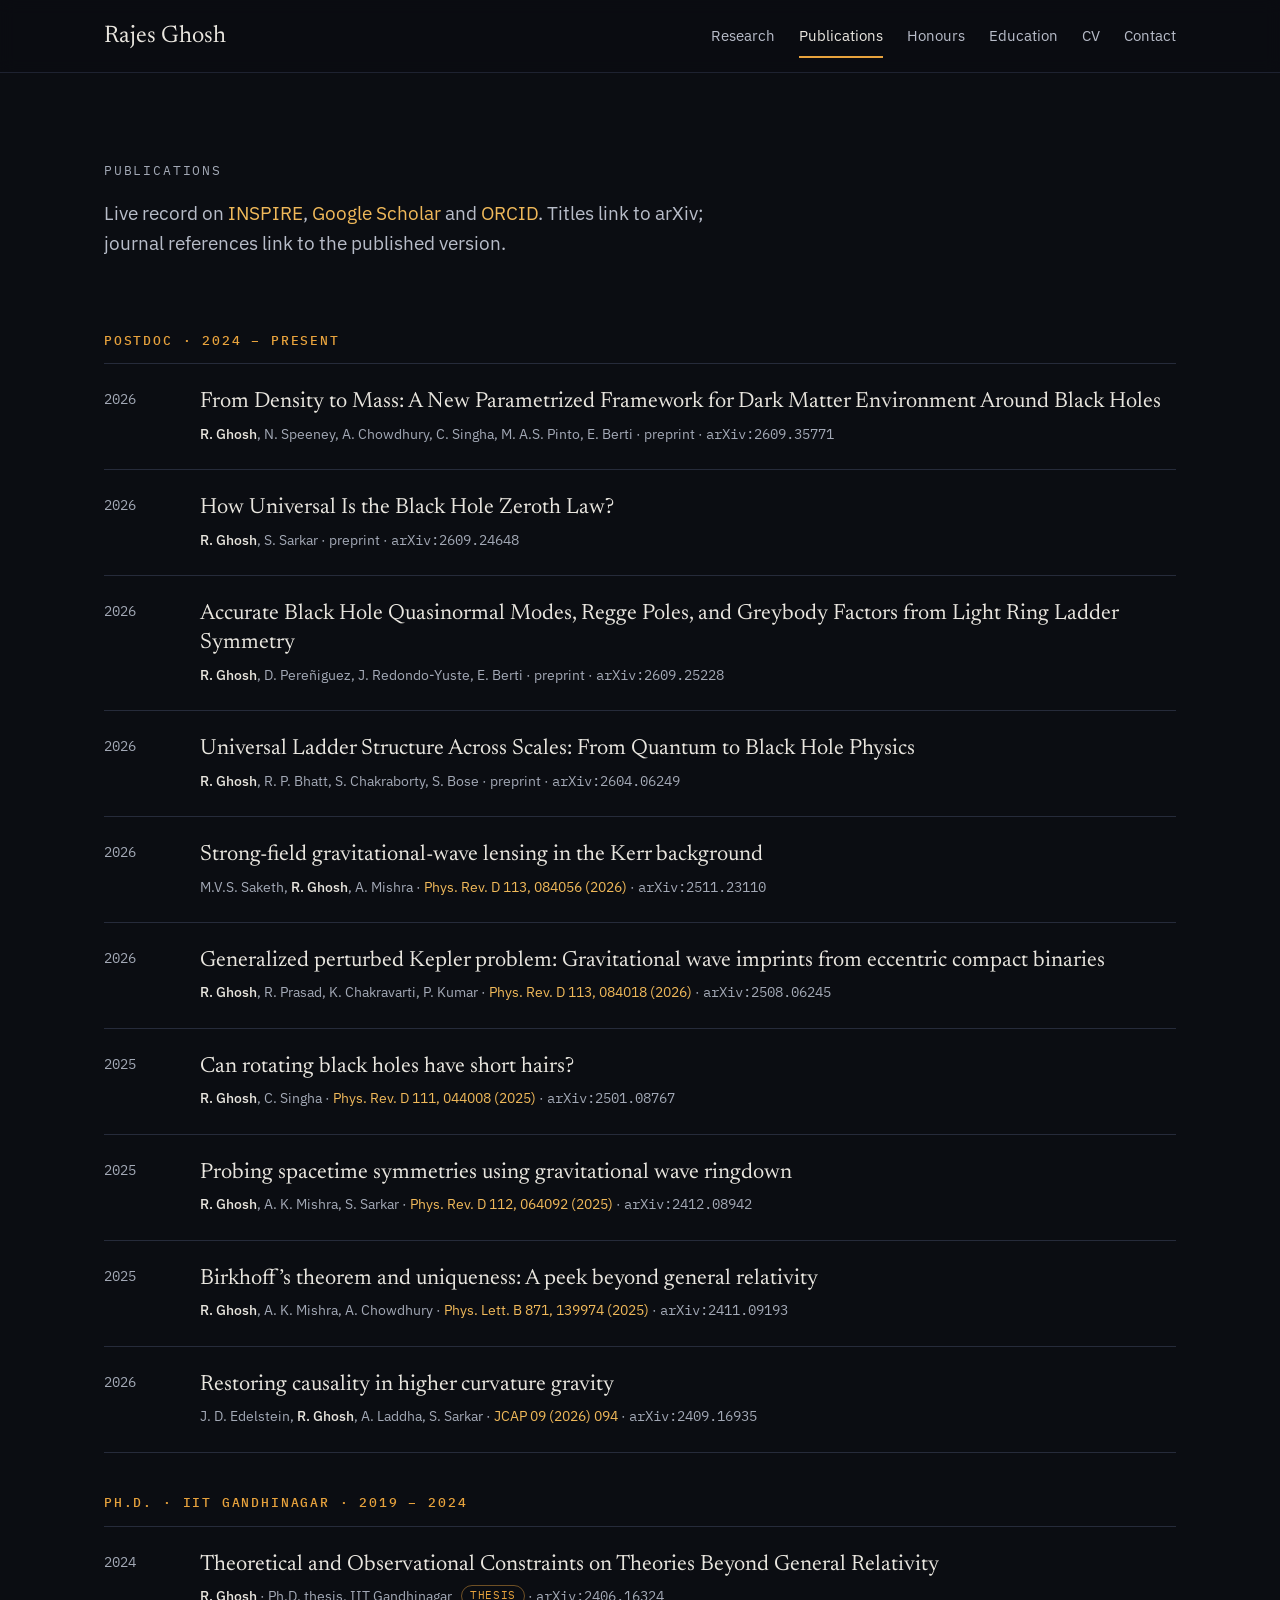
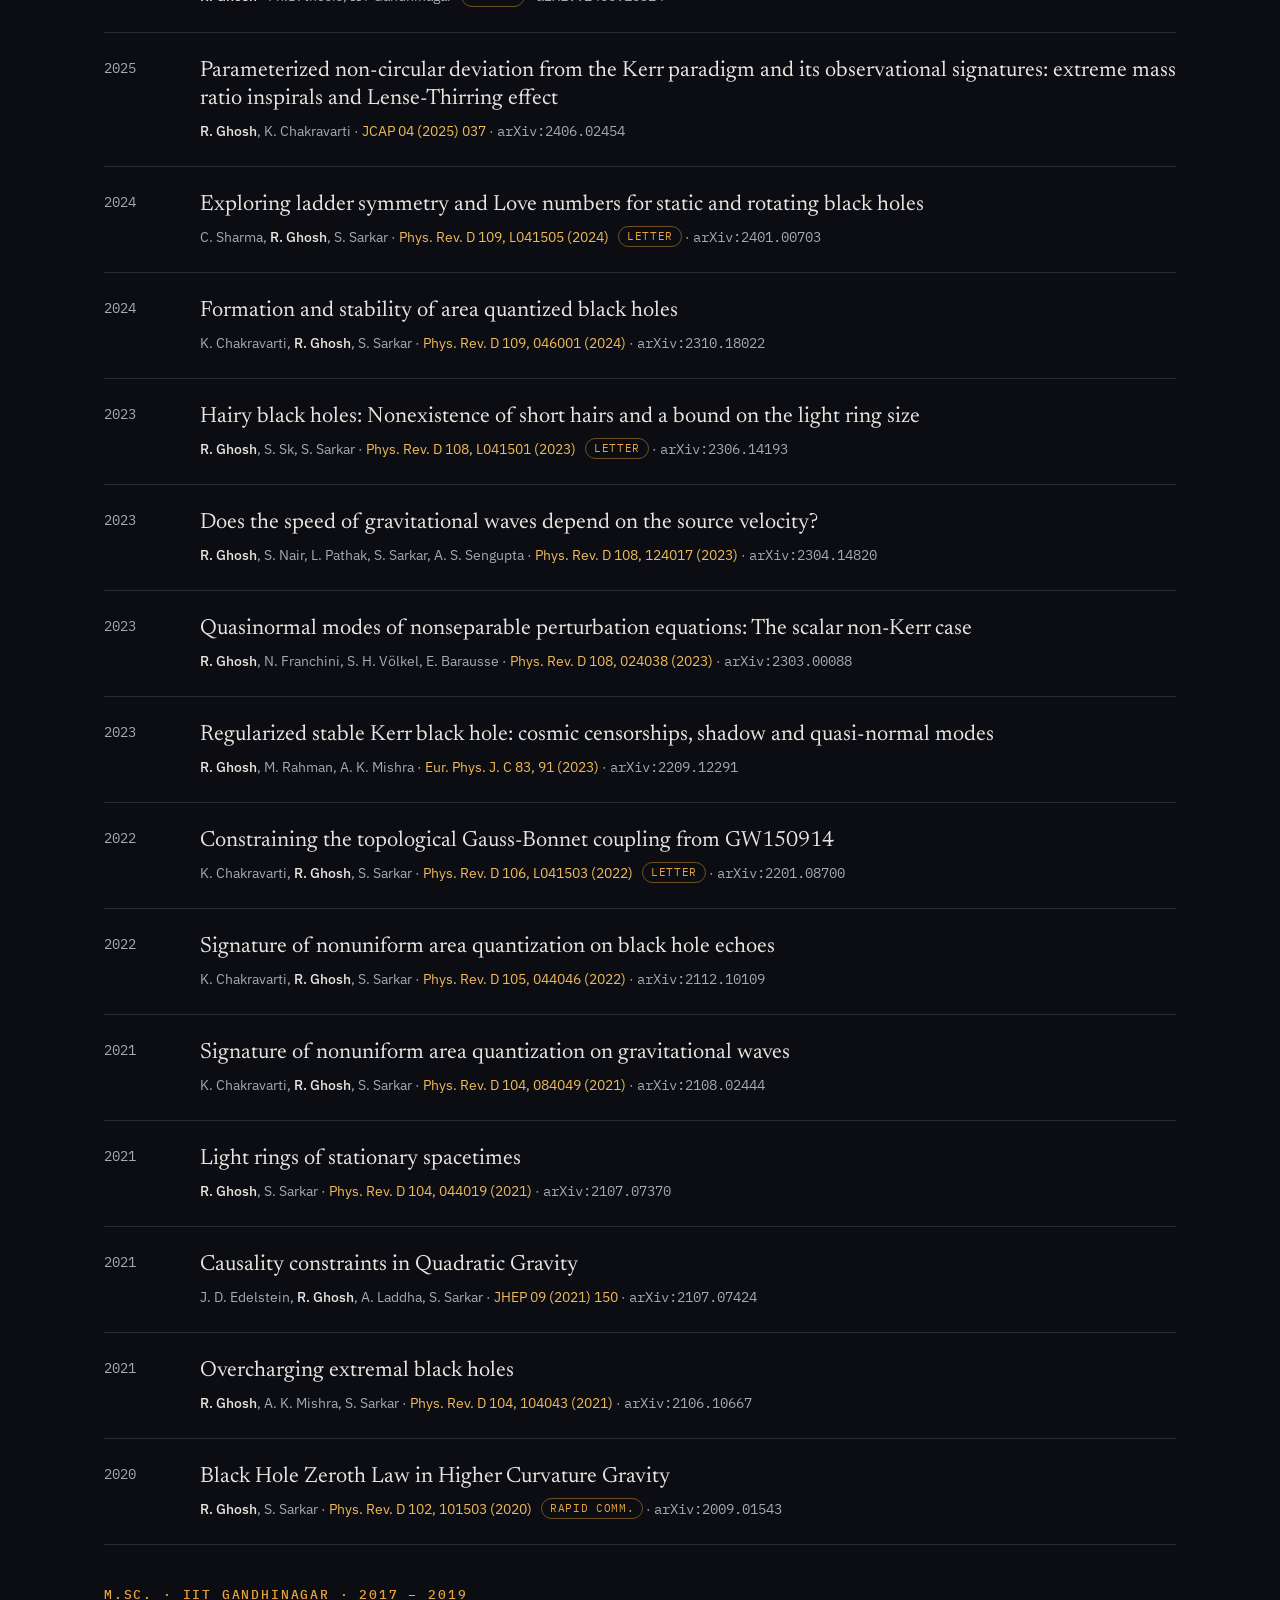
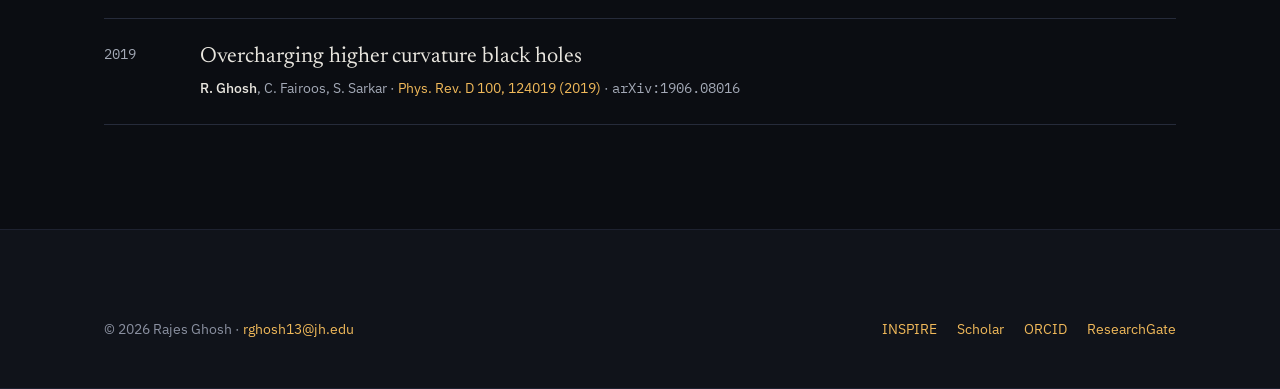
==== commit 4853eafb: "Update publications.html" ====
--- a/publications.html
+++ b/publications.html
@@ -30,8 +30,7 @@
 <main>
   <section class="wrap page-hero">
     <div class="kicker">Publications</div>
-    <h1>25 papers on black holes, gravitational waves and gravity beyond GR.</h1>
-    <p class="lede">21 published in journals including Physical Review D, JHEP, JCAP, EPJC and Physics Letters B · 640+ citations on INSPIRE. Live record on <a href="https://inspirehep.net/authors/1886907?ui-citation-summary=true">INSPIRE</a>, <a href="https://scholar.google.com/citations?user=JPwaQTwAAAAJ&amp;hl=en">Google Scholar</a> and <a href="https://orcid.org/0000-0002-1264-938X">ORCID</a>. Titles link to arXiv; journal references link to the published version.</p>
+    <p class="lede">Live record on <a href="https://inspirehep.net/authors/1886907?ui-citation-summary=true">INSPIRE</a>, <a href="https://scholar.google.com/citations?user=JPwaQTwAAAAJ&amp;hl=en">Google Scholar</a> and <a href="https://orcid.org/0000-0002-1264-938X">ORCID</a>. Titles link to arXiv; journal references link to the published version.</p>
   </section>
 
   <section class="wrap section" style="padding-top:56px">
